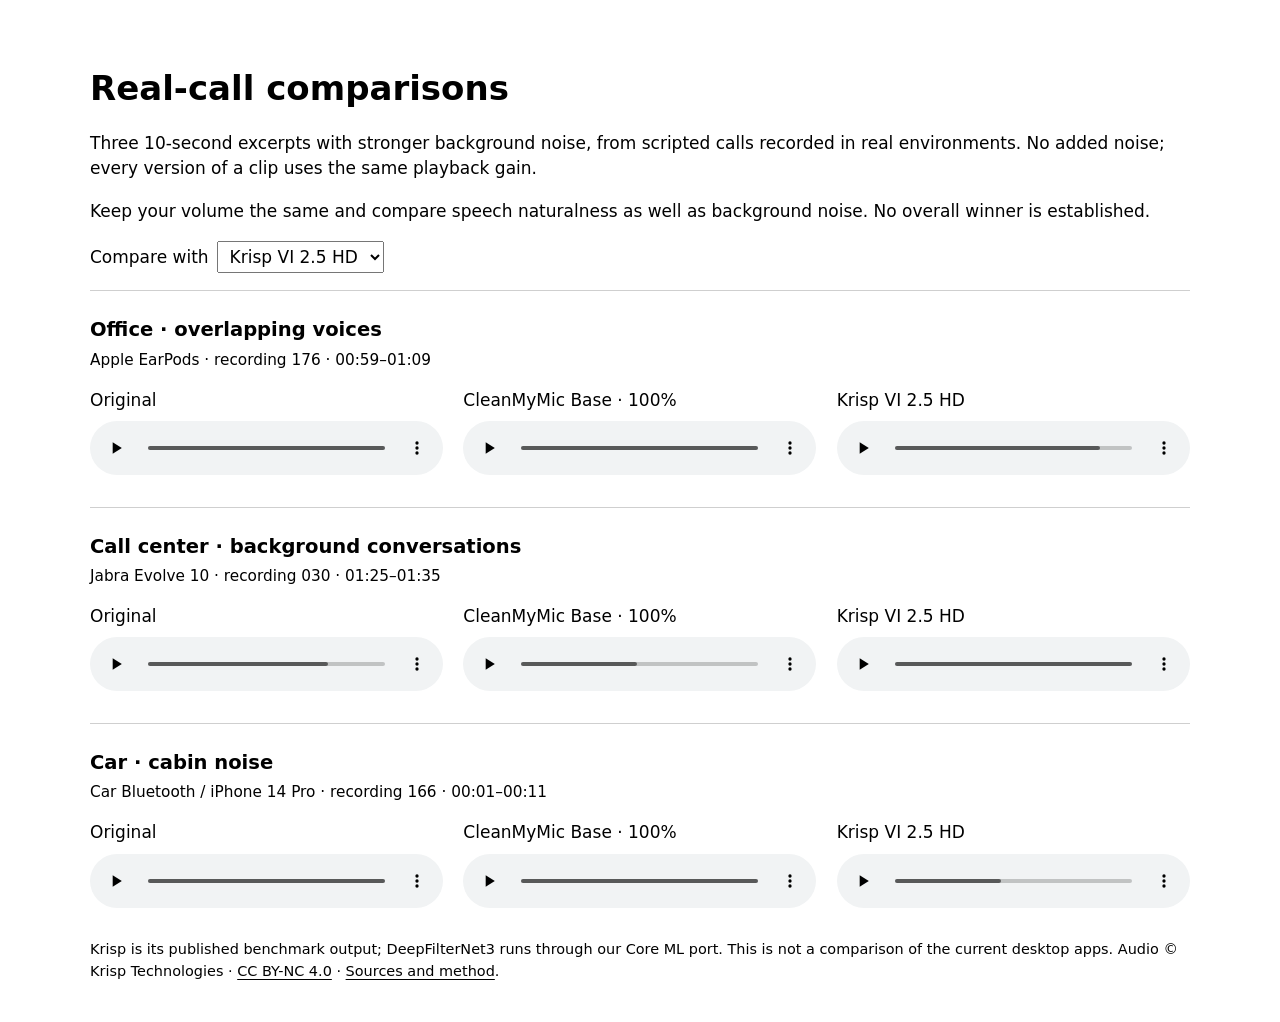
==== docs/audio/index.html @ 854c04c5 "CleanMyMic v0.1.0-alpha.1 — first public preview Co-Authored-By: Claude Opus 5.5 <noreply@anthropic." ====
<!doctype html>
<html lang="en">
<meta charset="utf-8">
<meta name="viewport" content="width=device-width,initial-scale=1">
<title>CleanMyMic · Real-call comparisons</title>
<style>
  :root { color-scheme: light dark; font: 17px/1.5 system-ui, sans-serif; }
  body { max-width: 1100px; margin: 0 auto; padding: 40px 20px; }
  h1 { font-size: 2rem; margin-bottom: 8px; }
  h2 { font-size: 1.15rem; margin: 0; }
  section { border-top: 1px solid #8886; padding: 24px 0; }
  section > p { margin: 4px 0 16px; font-size: .9rem; }
  .tracks { display: grid; grid-template-columns: repeat(3, minmax(0,1fr)); gap: 20px; }
  figure { margin: 0; }
  figcaption { margin-bottom: 8px; }
  audio { width: 100%; }
  select { font: inherit; padding: 4px 8px; margin-left: 8px; }
  a { color: inherit; text-underline-offset: 3px; }
  footer { font-size: .85rem; }
  @media (max-width: 760px) { .tracks { grid-template-columns: 1fr; gap: 16px; } }
</style>
<main>
  <h1>Real-call comparisons</h1>
  <p>Three 10-second excerpts with stronger background noise, from scripted calls recorded in real environments. No added noise; every version of a clip uses the same playback gain.</p>
  <p>Keep your volume the same and compare speech naturalness as well as background noise. No overall winner is established.</p>
  <p><label for="comparison">Compare with</label><select id="comparison"><option value="krisp">Krisp VI 2.5 HD</option><option value="dfn3">DeepFilterNet3</option></select></p>
  <section aria-labelledby="work">
    <h2 id="work">Office · overlapping voices</h2>
    <p>Apple EarPods · recording 176 · 00:59–01:09</p>
    <div class="tracks">
      <figure><figcaption>Original</figcaption><audio controls preload="metadata" aria-label="Office · overlapping voices: original" src="work-raw.wav"></audio></figure>
      <figure><figcaption>CleanMyMic Base · 100%</figcaption><audio controls preload="metadata" aria-label="Office · overlapping voices: CleanMyMic Base" src="work-base.wav"></audio></figure>
      <figure><figcaption class="comparison-name">Krisp VI 2.5 HD</figcaption><audio class="comparison" data-case="work" controls preload="metadata" aria-label="Office · overlapping voices: Krisp VI 2.5 HD" src="work-krisp.wav"></audio></figure>
    </div>
  </section>
  <section aria-labelledby="call_center">
    <h2 id="call_center">Call center · background conversations</h2>
    <p>Jabra Evolve 10 · recording 030 · 01:25–01:35</p>
    <div class="tracks">
      <figure><figcaption>Original</figcaption><audio controls preload="metadata" aria-label="Call center · background conversations: original" src="call_center-raw.wav"></audio></figure>
      <figure><figcaption>CleanMyMic Base · 100%</figcaption><audio controls preload="metadata" aria-label="Call center · background conversations: CleanMyMic Base" src="call_center-base.wav"></audio></figure>
      <figure><figcaption class="comparison-name">Krisp VI 2.5 HD</figcaption><audio class="comparison" data-case="call_center" controls preload="metadata" aria-label="Call center · background conversations: Krisp VI 2.5 HD" src="call_center-krisp.wav"></audio></figure>
    </div>
  </section>
  <section aria-labelledby="phone_calls">
    <h2 id="phone_calls">Car · cabin noise</h2>
    <p>Car Bluetooth / iPhone 14 Pro · recording 166 · 00:01–00:11</p>
    <div class="tracks">
      <figure><figcaption>Original</figcaption><audio controls preload="metadata" aria-label="Car · cabin noise: original" src="phone_calls-raw.wav"></audio></figure>
      <figure><figcaption>CleanMyMic Base · 100%</figcaption><audio controls preload="metadata" aria-label="Car · cabin noise: CleanMyMic Base" src="phone_calls-base.wav"></audio></figure>
      <figure><figcaption class="comparison-name">Krisp VI 2.5 HD</figcaption><audio class="comparison" data-case="phone_calls" controls preload="metadata" aria-label="Car · cabin noise: Krisp VI 2.5 HD" src="phone_calls-krisp.wav"></audio></figure>
    </div>
  </section>
  <footer>Krisp is its published benchmark output; DeepFilterNet3 runs through our Core ML port. This is not a comparison of the current desktop apps. Audio © Krisp Technologies · <a href="https://creativecommons.org/licenses/by-nc/4.0/">CC BY-NC 4.0</a> · <a href="README.md">Sources and method</a>.</footer>
</main>
<script>
  const comparison = document.getElementById('comparison');
  const players = [...document.querySelectorAll('audio')];
  comparison.addEventListener('change', () => {
    document.querySelectorAll('audio.comparison').forEach(audio => {
      audio.pause();
      audio.src = `${audio.dataset.case}-${comparison.value}.wav`;
      audio.setAttribute('aria-label', `${audio.closest('section').querySelector('h2').textContent}: ${comparison.selectedOptions[0].textContent}`);
    });
    document.querySelectorAll('.comparison-name').forEach(label => label.textContent = comparison.selectedOptions[0].textContent);
  });
  players.forEach(audio => audio.addEventListener('play', () => players.forEach(other => { if (other !== audio) other.pause(); })));
</script>
</html>
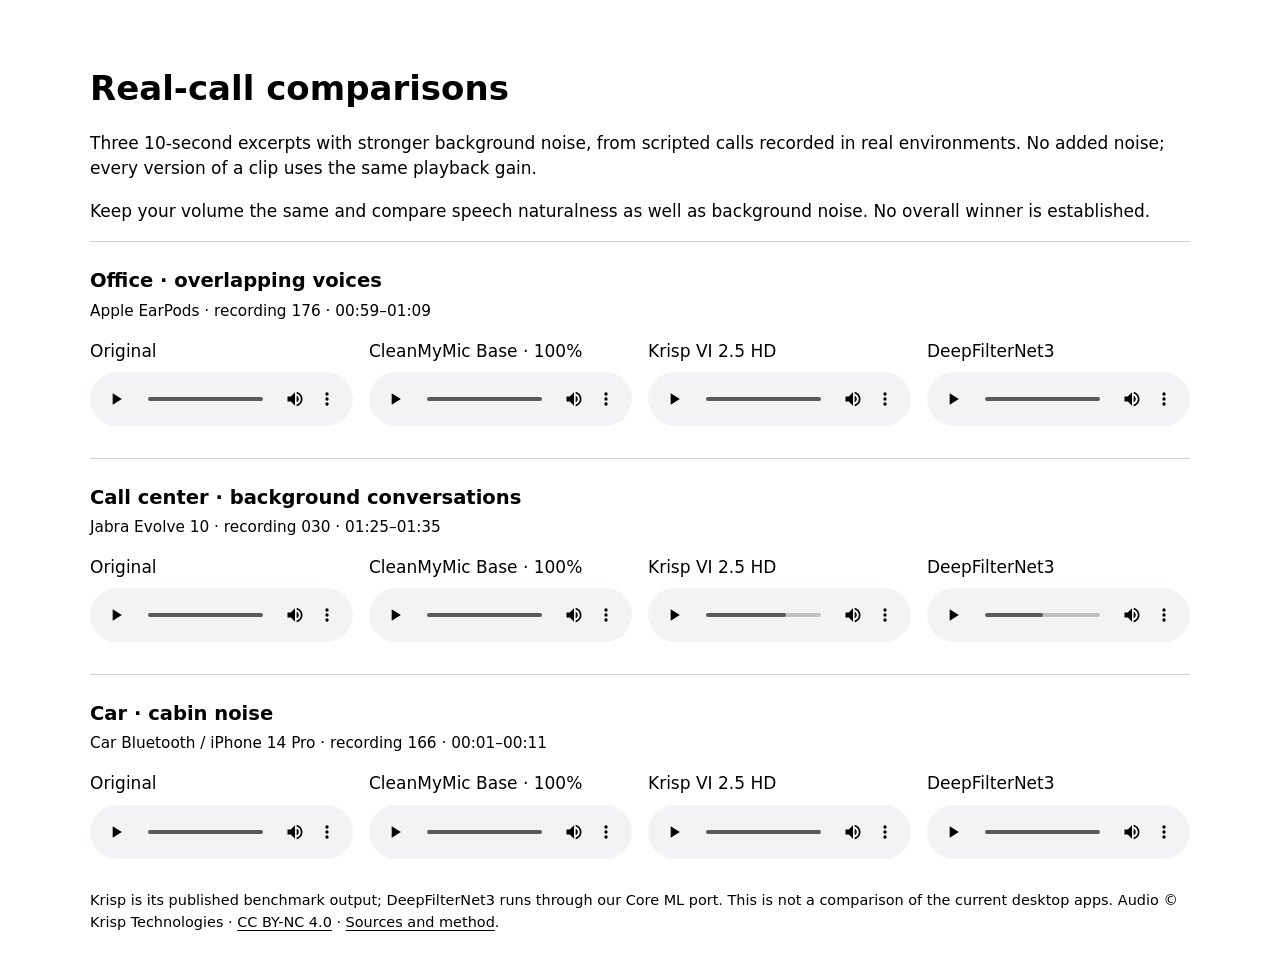
==== commit 14d8911c: "Comparison page: show all four versions per clip, drop the dropdown Co-Authored-By: Claude Opus 5.5 " ====
--- a/docs/audio/index.html
+++ b/docs/audio/index.html
@@ -10,60 +10,54 @@
   h2 { font-size: 1.15rem; margin: 0; }
   section { border-top: 1px solid #8886; padding: 24px 0; }
   section > p { margin: 4px 0 16px; font-size: .9rem; }
-  .tracks { display: grid; grid-template-columns: repeat(3, minmax(0,1fr)); gap: 20px; }
+  .tracks { display: grid; grid-template-columns: repeat(4, minmax(0,1fr)); gap: 16px; }
   figure { margin: 0; }
   figcaption { margin-bottom: 8px; }
   audio { width: 100%; }
-  select { font: inherit; padding: 4px 8px; margin-left: 8px; }
   a { color: inherit; text-underline-offset: 3px; }
   footer { font-size: .85rem; }
-  @media (max-width: 760px) { .tracks { grid-template-columns: 1fr; gap: 16px; } }
+  @media (max-width: 980px) { .tracks { grid-template-columns: repeat(2, minmax(0,1fr)); } }
+  @media (max-width: 560px) { .tracks { grid-template-columns: 1fr; } }
 </style>
 <main>
   <h1>Real-call comparisons</h1>
   <p>Three 10-second excerpts with stronger background noise, from scripted calls recorded in real environments. No added noise; every version of a clip uses the same playback gain.</p>
   <p>Keep your volume the same and compare speech naturalness as well as background noise. No overall winner is established.</p>
-  <p><label for="comparison">Compare with</label><select id="comparison"><option value="krisp">Krisp VI 2.5 HD</option><option value="dfn3">DeepFilterNet3</option></select></p>
   <section aria-labelledby="work">
     <h2 id="work">Office · overlapping voices</h2>
     <p>Apple EarPods · recording 176 · 00:59–01:09</p>
     <div class="tracks">
-      <figure><figcaption>Original</figcaption><audio controls preload="metadata" aria-label="Office · overlapping voices: original" src="work-raw.wav"></audio></figure>
-      <figure><figcaption>CleanMyMic Base · 100%</figcaption><audio controls preload="metadata" aria-label="Office · overlapping voices: CleanMyMic Base" src="work-base.wav"></audio></figure>
-      <figure><figcaption class="comparison-name">Krisp VI 2.5 HD</figcaption><audio class="comparison" data-case="work" controls preload="metadata" aria-label="Office · overlapping voices: Krisp VI 2.5 HD" src="work-krisp.wav"></audio></figure>
+      <figure><figcaption>Original</figcaption><audio controls preload="metadata" aria-label="Office · overlapping voices: Original" src="work-raw.wav"></audio></figure>
+      <figure><figcaption>CleanMyMic Base · 100%</figcaption><audio controls preload="metadata" aria-label="Office · overlapping voices: CleanMyMic Base · 100%" src="work-base.wav"></audio></figure>
+      <figure><figcaption>Krisp VI 2.5 HD</figcaption><audio controls preload="metadata" aria-label="Office · overlapping voices: Krisp VI 2.5 HD" src="work-krisp.wav"></audio></figure>
+      <figure><figcaption>DeepFilterNet3</figcaption><audio controls preload="metadata" aria-label="Office · overlapping voices: DeepFilterNet3" src="work-dfn3.wav"></audio></figure>
     </div>
   </section>
   <section aria-labelledby="call_center">
     <h2 id="call_center">Call center · background conversations</h2>
     <p>Jabra Evolve 10 · recording 030 · 01:25–01:35</p>
     <div class="tracks">
-      <figure><figcaption>Original</figcaption><audio controls preload="metadata" aria-label="Call center · background conversations: original" src="call_center-raw.wav"></audio></figure>
-      <figure><figcaption>CleanMyMic Base · 100%</figcaption><audio controls preload="metadata" aria-label="Call center · background conversations: CleanMyMic Base" src="call_center-base.wav"></audio></figure>
-      <figure><figcaption class="comparison-name">Krisp VI 2.5 HD</figcaption><audio class="comparison" data-case="call_center" controls preload="metadata" aria-label="Call center · background conversations: Krisp VI 2.5 HD" src="call_center-krisp.wav"></audio></figure>
+      <figure><figcaption>Original</figcaption><audio controls preload="metadata" aria-label="Call center · background conversations: Original" src="call_center-raw.wav"></audio></figure>
+      <figure><figcaption>CleanMyMic Base · 100%</figcaption><audio controls preload="metadata" aria-label="Call center · background conversations: CleanMyMic Base · 100%" src="call_center-base.wav"></audio></figure>
+      <figure><figcaption>Krisp VI 2.5 HD</figcaption><audio controls preload="metadata" aria-label="Call center · background conversations: Krisp VI 2.5 HD" src="call_center-krisp.wav"></audio></figure>
+      <figure><figcaption>DeepFilterNet3</figcaption><audio controls preload="metadata" aria-label="Call center · background conversations: DeepFilterNet3" src="call_center-dfn3.wav"></audio></figure>
     </div>
   </section>
   <section aria-labelledby="phone_calls">
     <h2 id="phone_calls">Car · cabin noise</h2>
     <p>Car Bluetooth / iPhone 14 Pro · recording 166 · 00:01–00:11</p>
     <div class="tracks">
-      <figure><figcaption>Original</figcaption><audio controls preload="metadata" aria-label="Car · cabin noise: original" src="phone_calls-raw.wav"></audio></figure>
-      <figure><figcaption>CleanMyMic Base · 100%</figcaption><audio controls preload="metadata" aria-label="Car · cabin noise: CleanMyMic Base" src="phone_calls-base.wav"></audio></figure>
-      <figure><figcaption class="comparison-name">Krisp VI 2.5 HD</figcaption><audio class="comparison" data-case="phone_calls" controls preload="metadata" aria-label="Car · cabin noise: Krisp VI 2.5 HD" src="phone_calls-krisp.wav"></audio></figure>
+      <figure><figcaption>Original</figcaption><audio controls preload="metadata" aria-label="Car · cabin noise: Original" src="phone_calls-raw.wav"></audio></figure>
+      <figure><figcaption>CleanMyMic Base · 100%</figcaption><audio controls preload="metadata" aria-label="Car · cabin noise: CleanMyMic Base · 100%" src="phone_calls-base.wav"></audio></figure>
+      <figure><figcaption>Krisp VI 2.5 HD</figcaption><audio controls preload="metadata" aria-label="Car · cabin noise: Krisp VI 2.5 HD" src="phone_calls-krisp.wav"></audio></figure>
+      <figure><figcaption>DeepFilterNet3</figcaption><audio controls preload="metadata" aria-label="Car · cabin noise: DeepFilterNet3" src="phone_calls-dfn3.wav"></audio></figure>
     </div>
   </section>
-  <footer>Krisp is its published benchmark output; DeepFilterNet3 runs through our Core ML port. This is not a comparison of the current desktop apps. Audio © Krisp Technologies · <a href="https://creativecommons.org/licenses/by-nc/4.0/">CC BY-NC 4.0</a> · <a href="README.md">Sources and method</a>.</footer>
+  <footer>Krisp is its published benchmark output; DeepFilterNet3 runs through our Core ML port. This is not a comparison of the current desktop apps. Audio © Krisp Technologies · <a href="https://creativecommons.org/licenses/by-nc/4.0/">CC BY-NC 4.0</a> · <a href="https://github.com/thisisvaze/cleanmymic/blob/main/docs/audio/README.md">Sources and method</a>.</footer>
 </main>
 <script>
-  const comparison = document.getElementById('comparison');
+  // one clip at a time, so versions are heard one after another at the same volume
   const players = [...document.querySelectorAll('audio')];
-  comparison.addEventListener('change', () => {
-    document.querySelectorAll('audio.comparison').forEach(audio => {
-      audio.pause();
-      audio.src = `${audio.dataset.case}-${comparison.value}.wav`;
-      audio.setAttribute('aria-label', `${audio.closest('section').querySelector('h2').textContent}: ${comparison.selectedOptions[0].textContent}`);
-    });
-    document.querySelectorAll('.comparison-name').forEach(label => label.textContent = comparison.selectedOptions[0].textContent);
-  });
   players.forEach(audio => audio.addEventListener('play', () => players.forEach(other => { if (other !== audio) other.pause(); })));
 </script>
 </html>
